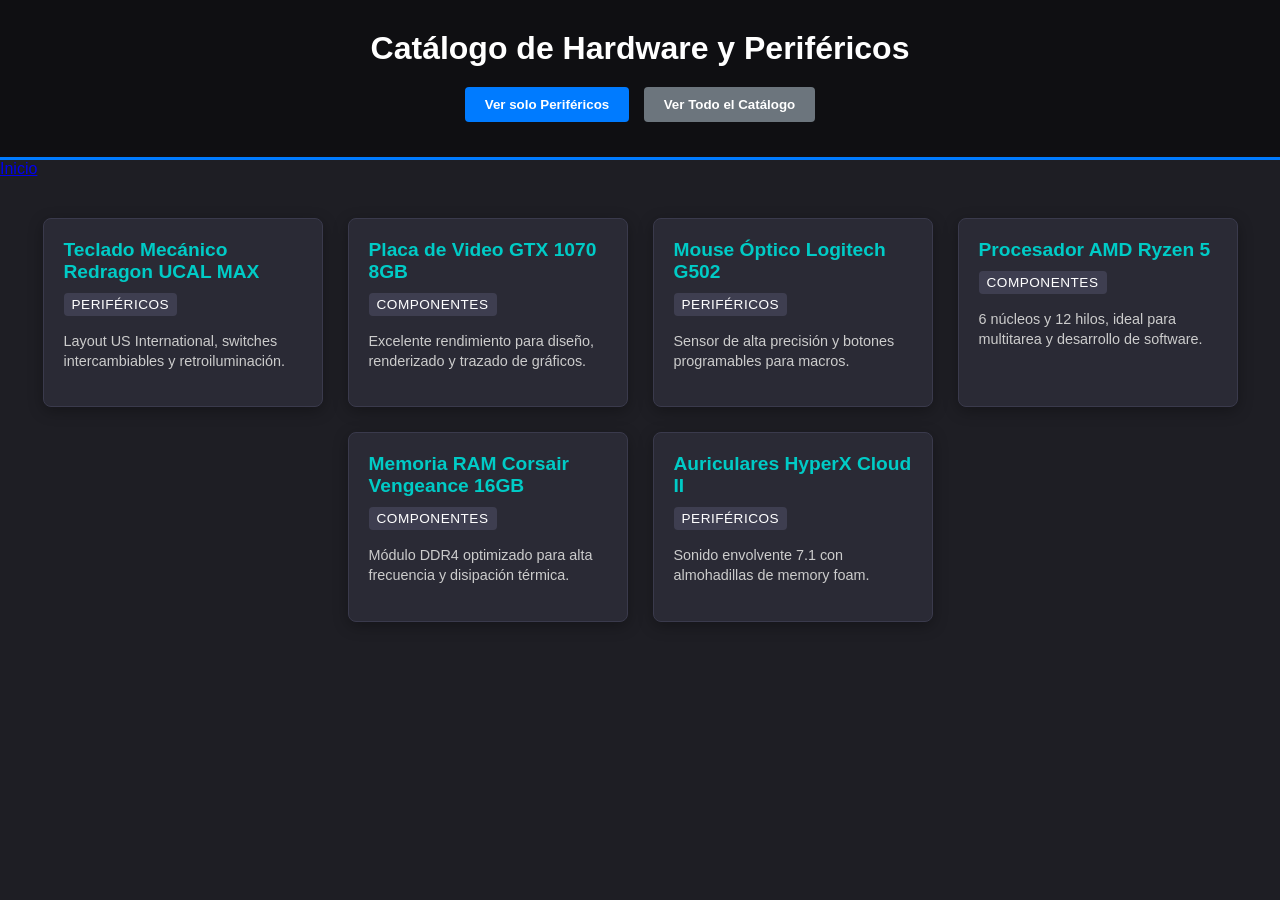
==== Flexbox.html @ f3b3dba5 "Cambios en flexbox.html, flexbox.js y estilos.css" ====
<!DOCTYPE html>
<html lang="es">
<head>
    <meta charset="UTF-8">
    <meta name="viewport" content="width=device-width, initial-scale=1.0">
    <title>Ejercicio 1 - Catálogo de Hardware</title>
    <link rel="stylesheet" href="estilospage.css">
</head>
<body>
    <header>
        <h1>Catálogo de Hardware y Periféricos</h1>
        <button id="btn-filtrar">Ver solo Periféricos</button>
        <button id="btn-restablecer">Ver Todo el Catálogo</button>
    </header>
     <ul>
                <li><a href="index.html">Inicio</a></li>
     </ul>

    <main id="contenedor-tarjetas" class="contenedor-flex"></main>

    <script src="flexbox.js"></script>
</body>
</html>
---- estilospage.css ----
* {
    box-sizing: border-box;
    margin: 0;
    padding: 0;
    font-family: 'Segoe UI', Tahoma, Geneva, Verdana, sans-serif;
}

body {
    background-color: #1e1e24;
    color: #fff;
}

header {
    text-align: center;
    padding: 30px 20px;
    background-color: #0f0f12;
    border-bottom: 3px solid #007BFF;
}

header h1 {
    margin-bottom: 15px;
    font-size: 2rem;
}

button {
    padding: 10px 20px;
    margin: 5px;
    cursor: pointer;
    background-color: #007BFF;
    color: white;
    border: none;
    border-radius: 4px;
    font-weight: bold;
    transition: background 0.3s ease;
}

button:hover {
    background-color: #0056b3;
}

#btn-restablecer {
    background-color: #6c757d;
}

#btn-restablecer:hover {
    background-color: #5a6268;
}


.contenedor-flex {
    display: flex;            
    flex-wrap: wrap;           
    justify-content: center;   
    gap: 25px;                 
    padding: 40px 20px;
}


.tarjeta {
    background-color: #2a2a35;
    border: 1px solid #3a3a4c;
    border-radius: 8px;
    padding: 20px;
    width: 280px;
    display: flex;
    flex-direction: column;   
    justify-content: space-between;
    box-shadow: 0 4px 15px rgba(0, 0, 0, 0.3);
    transition: transform 0.2s ease;
}

.tarjeta:hover {
    transform: translateY(-5px);
}

.tarjeta h2 {
    font-size: 1.2rem;
    color: #00cbc6;
    margin-bottom: 10px;
}

.categoria {
    display: inline-block;
    background-color: #3e3e50;
    padding: 4px 8px;
    border-radius: 4px;
    font-size: 0.85rem;
    margin-bottom: 15px;
    text-transform: uppercase;
    letter-spacing: 0.5px;
}

.detalle-tecnico {
    font-size: 0.9rem;
    color: #cccccc;
    margin-bottom: 15px;
    line-height: 1.4;
}
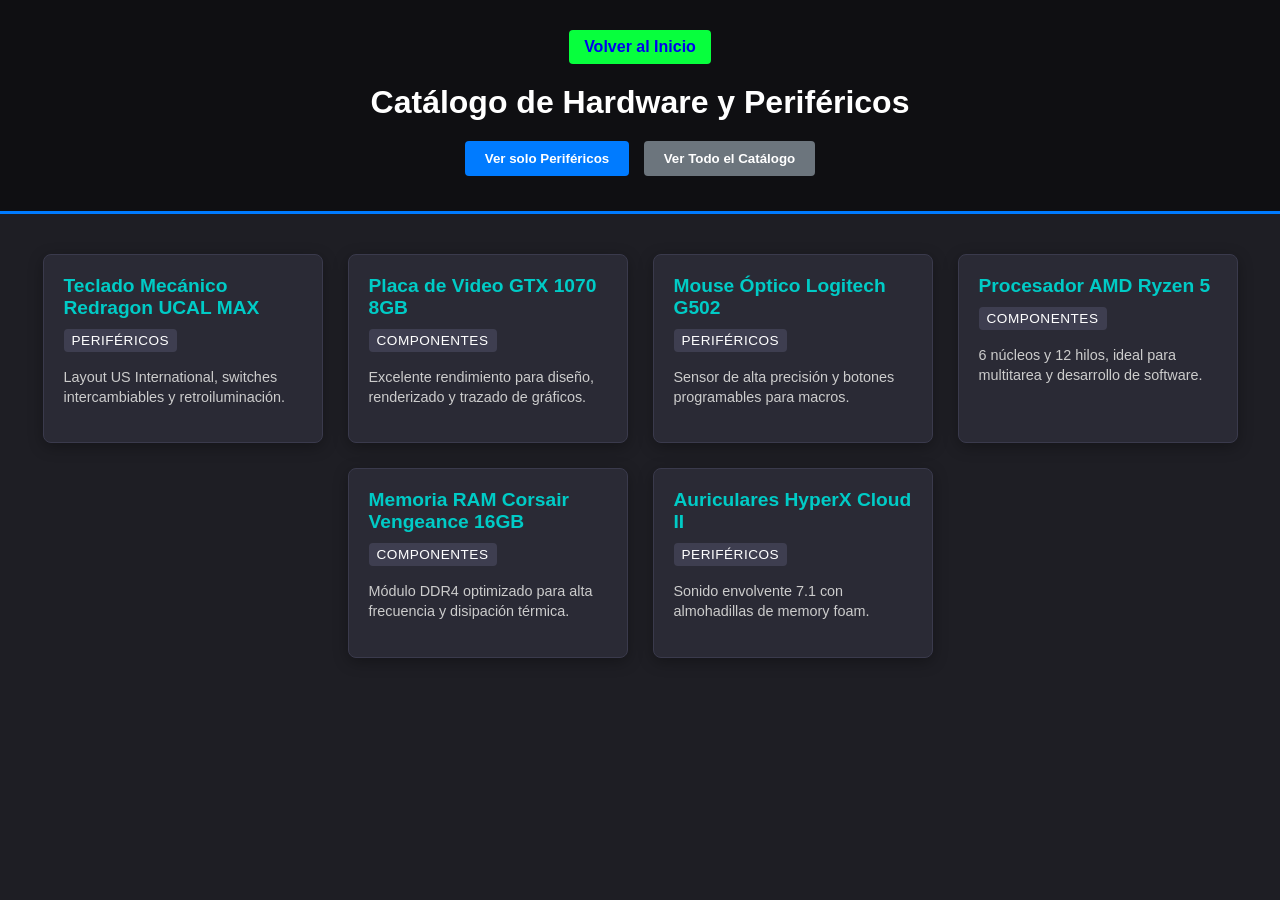
==== commit ae200283: "Cambios en el CSS, añadimos el boton de volver a inicio, se comenzo el ejercicio 2 de Personas.html " ====
--- a/Flexbox.html
+++ b/Flexbox.html
@@ -8,13 +8,11 @@
 </head>
 <body>
     <header>
+        <a href="index.html" class="btn-volver">Volver al Inicio</a>
         <h1>Catálogo de Hardware y Periféricos</h1>
         <button id="btn-filtrar">Ver solo Periféricos</button>
         <button id="btn-restablecer">Ver Todo el Catálogo</button>
     </header>
-     <ul>
-                <li><a href="index.html">Inicio</a></li>
-     </ul>
 
     <main id="contenedor-tarjetas" class="contenedor-flex"></main>
 
--- a/estilospage.css
+++ b/estilospage.css
@@ -96,4 +96,20 @@
     color: #cccccc;
     margin-bottom: 15px;
     line-height: 1.4;
+}
+
+.btn-volver {
+    display: inline-block; 
+    text-decoration: none; 
+    background-color: #07ff3d; 
+    padding: 8px 15px;
+    border-radius: 4px;
+    font-weight: bold;
+    margin-bottom: 20px; 
+    transition: background 0.3s ease, transform 0.2s ease;
+}
+
+.btn-volver:hover {
+    background-color: #e0a800;
+    transform: translateY(-2px); 
 }
